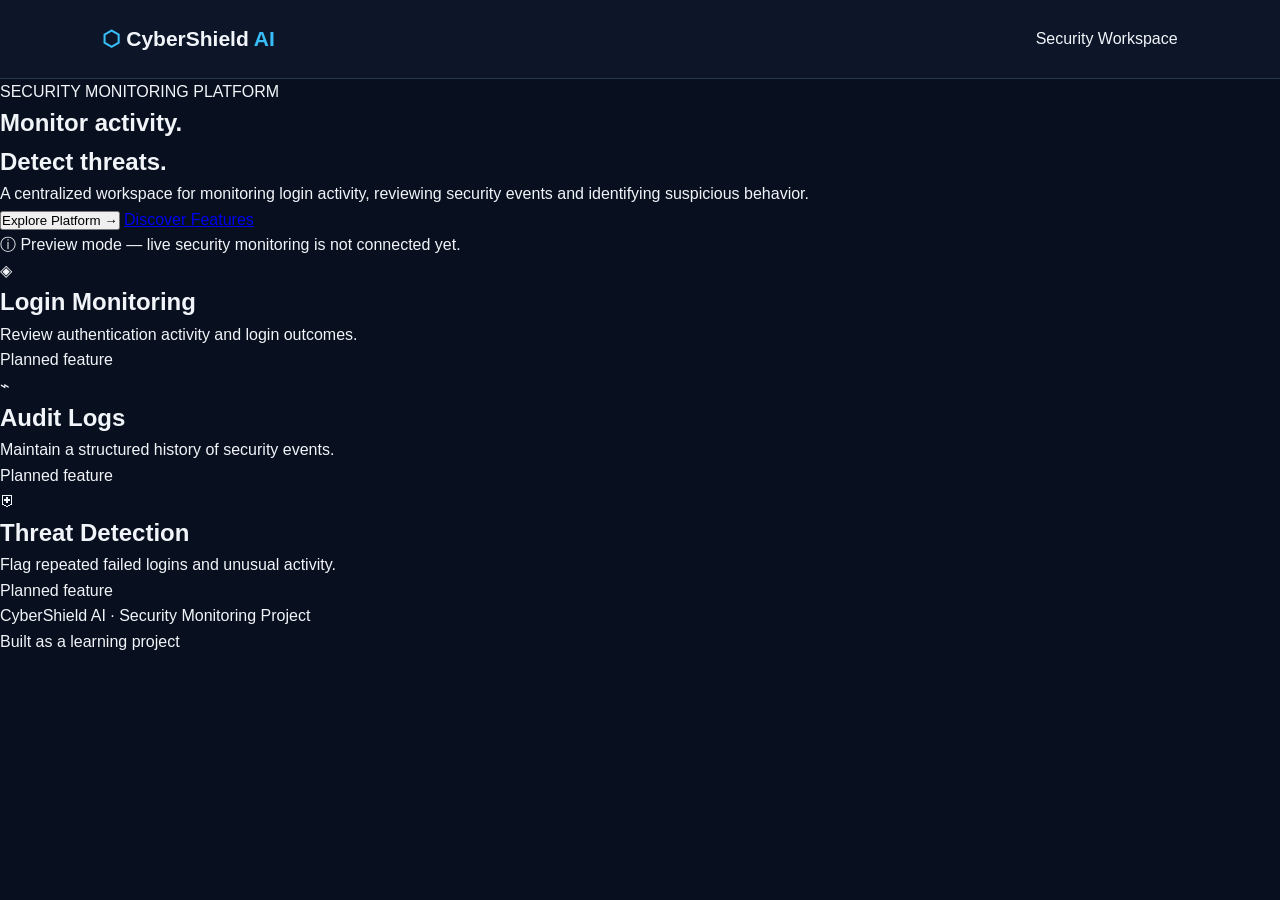
==== frontend/index.html @ c35f6847 "Added html page" ====
<!doctype html>
<html lang="en">
  <head>
    <meta charset="UTF-8" />
    <meta name="viewport " content="width=device-width, initial-scale=1.0" />

    <meta
      name="description"
      content="CyberShield AI security monitoring project"
    />

    <title>CyberShield AI | Security Monitoring</title>

    <link rel="stylesheet" href="css/style.css" />
  </head>

  <body>
    <!-- Navigation Bar -->
    <header class="navbar">
      <a href="#" class="brand">
        <span class="brand-icon">⬡</span>
        CyberShield <span class="brand-ai">AI</span>
      </a>

      <span class="status">
        <span class="status-dot"></span>
        Security Workspace
      </span>
    </header>

    <!-- Main Content -->
    <main>
      <!-- Hero Section -->

      <section class="hero">
        <p class="eyebrow">SECURITY MONITORING PLATFORM</p>

        <h1>
          Monitor activity.<br />
          <span>Detect threats.</span>
        </h1>

        <p class="description">
          A centralized workspace for monitoring login activity, reviewing
          security events and identifying suspicious behavior.
        </p>

        <!-- Action Buttons -->

        <div class="actions">
          <button type="button" id="exploreBtn" class="primary-btn">
            Explore Platform →
          </button>

          <a href="#features" class="secondary-btn"> Discover Features </a>
        </div>

        <!-- JavaScript Message -->
        <p id="message" class="message" aria-live="polite"></p>

        <!-- Preview Notice -->
        <div class="demo-note">
          <span>ⓘ</span>
          Preview mode — live security monitoring is not connected yet.
        </div>
      </section>

      <!-- Features Section -->
      <section
        class="features"
        class="features"
        aria-label="CyberShield AI features"
      >
        <!-- Feature 1 -->
        <article class="feature-card">
          <span class="feature-icon">◈</span>

          <h2>Login Monitoring</h2>

          <p>Review authentication activity and login outcomes.</p>

          <span class="feature-status"> Planned feature </span>
        </article>

        <!-- Feature 2 -->
        <article class="feature-card">
          <span class="feature-icon">⌁</span>

          <h2>Audit Logs</h2>

          <p>Maintain a structured history of security events.</p>

          <span class="feature-status"> Planned feature </span>
        </article>

        <!-- Feature 3 -->
        <article class="feature-card">
          <span class="feature-icon">⛨</span>

          <h2>Threat Detection</h2>

          <p>Flag repeated failed logins and unusual activity.</p>

          <span class="feature-status"> Planned feature </span>
        </article>
      </section>
    </main>

    <!-- Footer -->
    <footer>
      <p>CyberShield AI · Security Monitoring Project</p>

      <p>Built as a learning project</p>
    </footer>

    <!-- Custom JavaScript -->
    <script src="js/app.js"></script>
  </body>
</html>
---- frontend/css/style.css ----
* {
    margin: 0;
    padding: 0;
    box-sizing: border-box;
}

/*  Smooth Scrolling */
html {
    scroll-behavior: smooth;
}

/*  Body Styling */
body{
    min-height:100px;
    background-color: #080f1e;
    color: #f1f5f9;
    font-family:Arial, sans-serif;
    line-height:1.6;
}

/*  Navigation Bar */
.navbar{
    display:flex;
    justify-content: space-between;
    align-items:center;
    gap: 20px;
    padding: 22px 8%;
    border-bottom: 1px solid #263751;
    background-color: #0c1628;
}

/* Brand / Logo */
.brand{
    color: #f1f5f9;
    text-decoration: none;
    font-size:  21px;
    font-weight: 700;

}

.brand-icon,
.brand-ai {
    color: #38bdf8;
}
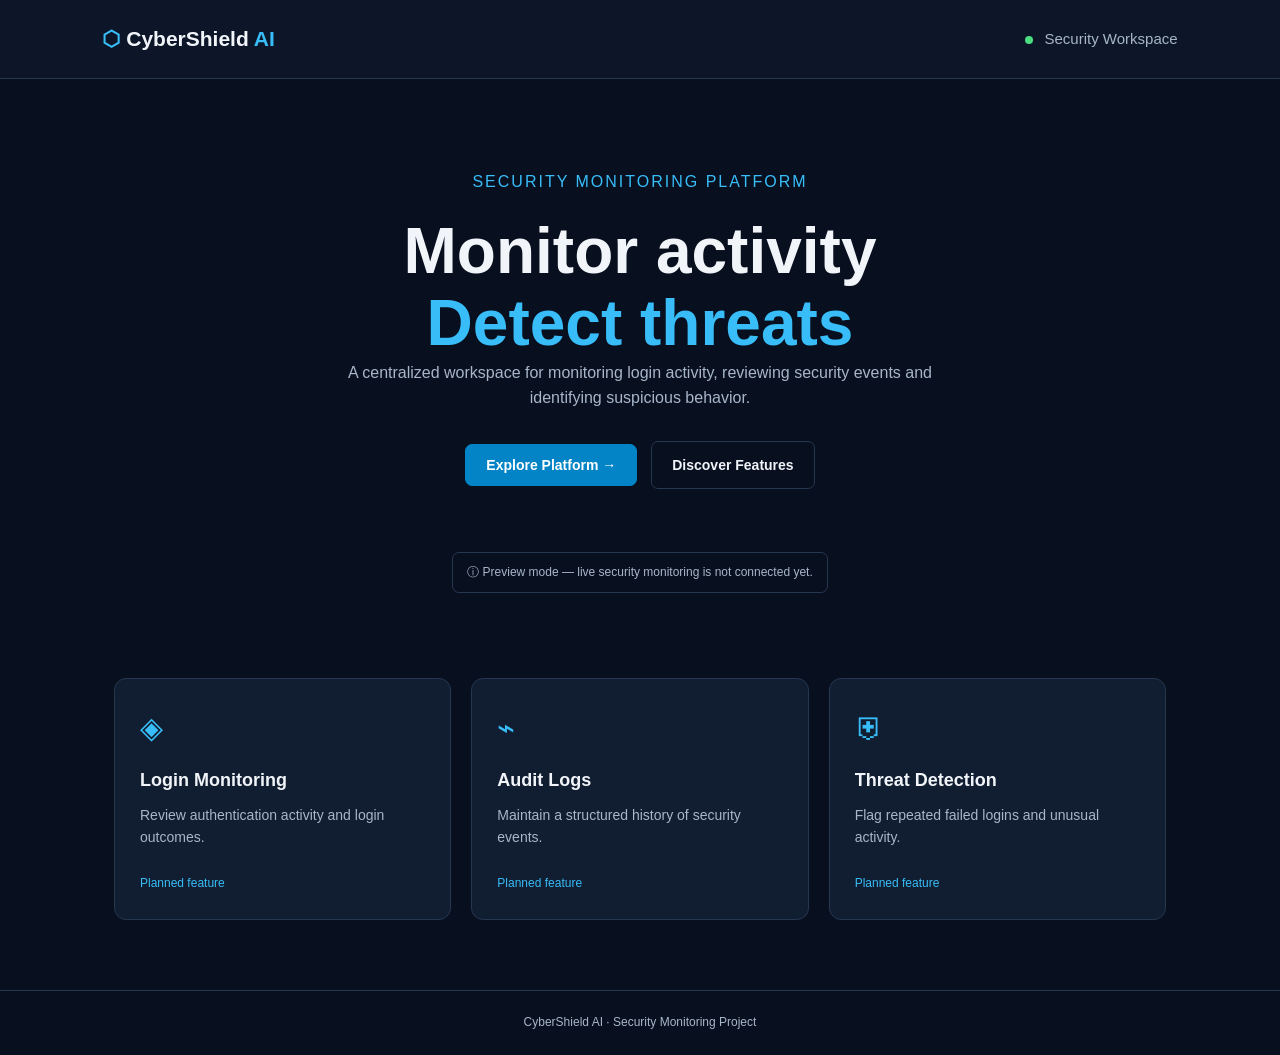
==== commit cb140ee8: "Add Home page HTML and CSS" ====
--- a/frontend/index.html
+++ b/frontend/index.html
@@ -36,8 +36,8 @@
         <p class="eyebrow">SECURITY MONITORING PLATFORM</p>
 
         <h1>
-          Monitor activity.<br />
-          <span>Detect threats.</span>
+          Monitor activity<br />
+          <span>Detect threats</span>
         </h1>
 
         <p class="description">
@@ -67,7 +67,6 @@
 
       <!-- Features Section -->
       <section
-        class="features"
         class="features"
         aria-label="CyberShield AI features"
       >
@@ -110,10 +109,11 @@
     <footer>
       <p>CyberShield AI · Security Monitoring Project</p>
 
-      <p>Built as a learning project</p>
+      
     </footer>
 
     <!-- Custom JavaScript -->
     <script src="js/app.js"></script>
+
   </body>
 </html>
--- a/frontend/css/style.css
+++ b/frontend/css/style.css
@@ -41,4 +41,212 @@
 .brand-icon,
 .brand-ai {
     color: #38bdf8;
-}+}
+
+/*Workspace Status*/
+.status{
+    color:#a8b6ca ;
+    font-size:15px;
+}
+
+.status-dot{
+    display: inline-block;
+    width: 8px;
+    height: 8px;
+    margin-right: 7px;
+    border-radius:50%;
+    background-color: #4ade80;
+}
+
+/*Hero Section*/
+.hero{
+    max-width: 850px;
+    margin:0 auto;
+    padding: 90px 24px 65px;
+    text-align: center;
+}
+
+.eyebrow {
+    margin-bottom:22px;
+    color: #38bdf8;
+    font-size: 700;
+    letter-spacing:2px;
+}
+
+.hero h1{
+    margin: bottom 22px;
+    font-size:clamp(38px,7vw,64px);
+    line-height: 1.12; 
+
+}
+
+.hero h1 span {
+    color: #38bdf8 ;
+}
+
+/*  Description */
+.description{
+    max-width: 620px;
+    margin: 0 auto;
+    color: #a8b6ca;
+    font-size: 16px;
+}
+
+/*  Buttons Section */
+.actions{
+    display:flex;
+    flex-wrap:wrap;
+    justify-content: center;
+    align-items:center;
+    gap: 14px;
+    margin-top: 30px;
+}
+
+.primary-btn,
+.secondary-btn{
+    display:inline-block;
+    padding:12px 20px;
+    border-radius: 7px;
+    font-size:14px;
+    font-weight:600;
+    text-decoration:none;
+    cursor:pointer;
+    transition: 0.3s ease;
+
+}
+
+/* Primary Button */
+.primary-btn{
+    background-color:  #0284c7;
+    color: #ffffff;
+    border: 1px solid #0284c7;
+}
+
+.primary-btn:hover {
+    background-color: #0369a1;
+    border-color: #0369a1;
+}
+
+/* Secondary Button */
+.secondary-btn {
+    color: #f1f5f9;
+    border: 1px solid #263751;
+}
+
+.secondary-btn:hover {
+    border-color: #38bdf8;
+    color: #38bdf8;
+}
+
+/*  JavaScript Message */
+.message {
+    min-height: 25px;
+    margin-top: 16px;
+     color: #4ade80;
+}
+
+/* Preview Notice */
+.demo-note {
+    display: inline-block;
+    margin-top:22px;
+    padding:10px 14px;
+    border: 1px solid #263751;
+    border-radius: 7px;
+    color: #a8b6ca;
+    font-size: 12px;
+}
+
+/* 12. Features Section */
+.features {
+    display: grid;
+    grid-template-columns: repeat(3, minmax(0, 1fr));
+    gap: 20px;
+    max-width: 1100px;
+    margin:0 auto;
+    padding: 20px 24px 70px;
+}
+
+/* Feature Cards */
+.feature-card{
+    padding: 25px;
+    border: 1px solid #263751;
+    border-radius: 12px;
+    background-color: #111d30;
+    transition: transform 0.3s ease,
+                border-color 0.3s ease;
+}
+
+.feature-card:hover {
+    transform: translateY(-5px);
+    border-color: #38bdf8;
+}
+
+/* Feature Icons */
+.feature-icon {
+    display: inline-block;
+    margin-bottom: 14px;
+    color: #38bdf8;
+    font-size: 30px;
+}
+
+/* Feature Headings */
+.feature-card h2 {
+    margin-bottom: 9px;
+    font-size: 18px;
+}
+
+/* Feature Description */
+.feature-card p {
+    margin-bottom: 20px;
+    color: #a8b6ca;
+    font-size: 14px;
+}
+
+/* Feature Status */
+.feature-status {
+    color: #38bdf8;
+    font-size: 12px;
+}
+
+/* 13. Footer */
+footer {
+    display: flex;
+    justify-content: center;
+    gap: 15px;
+    padding: 22px 8%;
+    border-top: 1px solid #263751;
+    color: #a8b6ca;
+    font-size: 12px;
+}
+
+/* 14. Responsive Design */
+@media (max-width: 700px) {
+    .navbar {
+        padding: 18px 5%;
+    }
+
+    .brand {
+        font-size: 18px;
+    }
+
+    .status {
+        font-size: 11px;
+    }
+
+    .hero {
+        padding-top: 65px;
+    }
+
+    .features {
+        grid-template-columns: 1fr;
+        padding-right: 20px;
+        padding-left: 20px;
+    }
+
+    footer {
+        flex-direction: column;
+        text-align: center;
+    }
+}
+
+
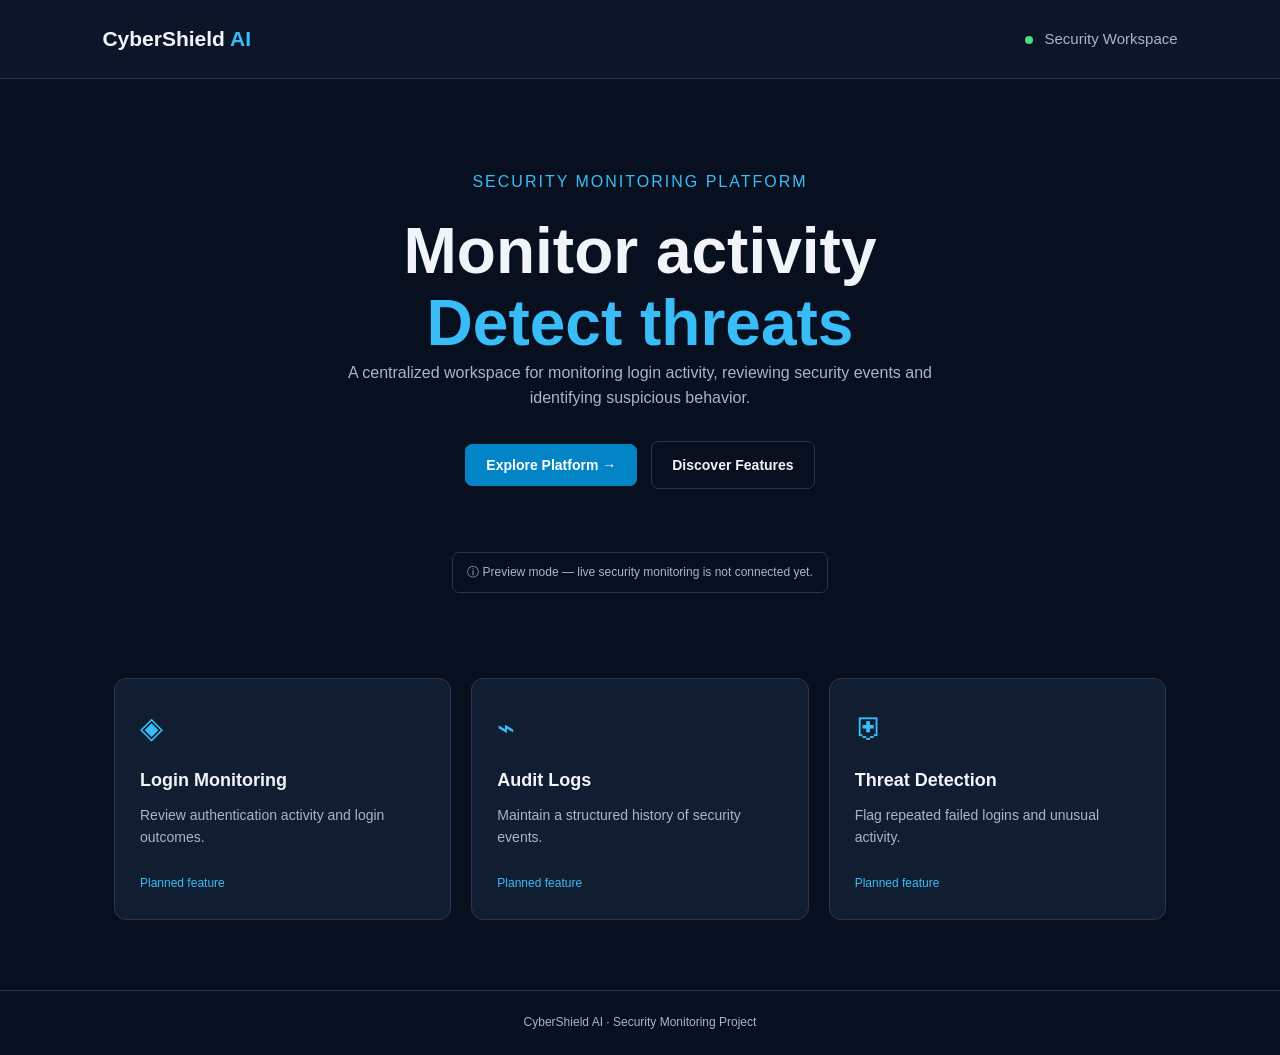
==== commit 16acc299: "Add register page" ====
--- a/frontend/index.html
+++ b/frontend/index.html
@@ -18,7 +18,7 @@
     <!-- Navigation Bar -->
     <header class="navbar">
       <a href="#" class="brand">
-        <span class="brand-icon">⬡</span>
+        
         CyberShield <span class="brand-ai">AI</span>
       </a>
 
@@ -28,7 +28,7 @@
       </span>
     </header>
 
-    <!-- Main Content -->
+    
     <main>
       <!-- Hero Section -->
 
@@ -45,7 +45,7 @@
           security events and identifying suspicious behavior.
         </p>
 
-        <!-- Action Buttons -->
+        
 
         <div class="actions">
           <button type="button" id="exploreBtn" class="primary-btn">
@@ -55,7 +55,7 @@
           <a href="#features" class="secondary-btn"> Discover Features </a>
         </div>
 
-        <!-- JavaScript Message -->
+        
         <p id="message" class="message" aria-live="polite"></p>
 
         <!-- Preview Notice -->
@@ -112,7 +112,7 @@
       
     </footer>
 
-    <!-- Custom JavaScript -->
+    
     <script src="js/app.js"></script>
 
   </body>
--- a/frontend/css/style.css
+++ b/frontend/css/style.css
@@ -38,7 +38,6 @@
 
 }
 
-.brand-icon,
 .brand-ai {
     color: #38bdf8;
 }
@@ -250,3 +249,245 @@
 }
 
 
+
+/* LOGIN PAGE  */
+
+.login-page {
+    min-height: 100vh;
+    display: flex;
+    flex-direction: column;
+    background-color: #080f1e;
+    color: #f1f5f9;
+}
+
+.login-navbar {
+    background-color: #0c1628;
+    border-bottom: 1px solid #263751;
+    padding: 18px 0;
+}
+
+.login-navbar .brand {
+    color: #f1f5f9;
+    font-size: 20px;
+    font-weight: bold;
+    text-decoration: none;
+}
+
+.home-link {
+    color: #38bdf8;
+    text-decoration: none;
+    font-size: 14px;
+}
+
+.login-container {
+    flex: 1;
+    display: flex;
+    align-items: center;
+    padding-top: 40px;
+    padding-bottom: 40px;
+}
+
+.login-card {
+    background-color: #111d30;
+    border: 1px solid #263751;
+    border-radius: 16px;
+    padding: 32px;
+    box-shadow: 0 12px 30px rgba(0, 0, 0, 0.25);
+}
+
+.login-icon {
+    width: 60px;
+    height: 60px;
+    margin: 0 auto 18px;
+    display: flex;
+    justify-content: center;
+    align-items: center;
+    background-color: #1b3048;
+    border: 1px solid #263751;
+    border-radius: 14px;
+    font-size: 28px;
+}
+
+.login-label {
+    color: #38bdf8;
+    font-size: 12px;
+    font-weight: bold;
+    letter-spacing: 2px;
+    text-align: center;
+    margin-bottom: 10px;
+}
+
+.login-card h1 {
+    color: #f1f5f9;
+    font-size: 28px;
+    text-align: center;
+    margin-bottom: 10px;
+}
+
+.login-description {
+    color: #a8b6ca;
+    font-size: 14px;
+    line-height: 1.6;
+    text-align: center;
+    margin-bottom: 25px;
+}
+
+.login-card .form-label {
+    color: #f1f5f9;
+    font-size: 14px;
+}
+
+.custom-input {
+    background-color: #080f1e;
+    color: #f1f5f9;
+    border: 1px solid #334761;
+    padding: 12px;
+    border-radius: 8px;
+}
+
+.custom-input:focus {
+    background-color: #080f1e;
+    color: #f1f5f9;
+    border-color: #38bdf8;
+    box-shadow: 0 0 0 3px rgba(56, 189, 248, 0.15);
+}
+
+.custom-input::placeholder {
+    color: #8493a8;
+}
+
+.login-card .form-check-label {
+    color: #a8b6ca;
+    font-size: 13px;
+}
+
+.login-card .form-check-input {
+    background-color: #080f1e;
+    border-color: #52647c;
+}
+
+.login-btn {
+    background-color: #0284c7;
+    color: #ffffff;
+    padding: 12px;
+    border: none;
+    border-radius: 8px;
+    font-weight: bold;
+}
+
+.login-btn:hover {
+    background-color: #0369a1;
+    color: #ffffff;
+}
+
+.error-message {
+    color: #fca5a5;
+    display: block;
+    font-size: 12px;
+    margin-top: 5px;
+}
+
+.login-message {
+    text-align: center;
+    font-size: 13px;
+    margin-top: 15px;
+}
+
+.login-divider {
+    height: 1px;
+    background-color: #263751;
+    margin: 24px 0;
+}
+
+.register-text {
+    color: #a8b6ca;
+    text-align: center;
+    font-size: 13px;
+}
+
+.register-text a,
+.back-home {
+    color: #38bdf8;
+    text-decoration: none;
+}
+
+.back-home {
+    display: block;
+    text-align: center;
+    font-size: 13px;
+    margin-top: 18px;
+}
+
+
+
+.login-container {
+    width: 100%;
+    max-width: 100%;
+    display: flex;
+    justify-content: center;
+    align-items: center;
+    padding: 50px 16px;
+    box-sizing: border-box;
+}
+
+.login-container .row {
+    width: 100%;
+    max-width: 1140px;
+    margin-left: 0;
+    margin-right: 0;
+    justify-content: center;
+}
+
+.login-container .row > [class*="col-"] {
+    width: 100%;
+    max-width: 480px;
+    flex: 0 0 100%;
+}
+
+.login-card {
+    width: 100%;
+    max-width: 480px;
+    box-sizing: border-box;
+    padding: 32px;
+}
+
+.login-card .custom-input {
+    width: 100%;
+    box-sizing: border-box;
+}
+
+@media (max-width: 576px) {
+    .login-container {
+        padding: 25px 15px;
+    }
+
+    .login-card {
+        padding: 24px;
+    }
+}
+
+
+.login-footer {
+    color: #8493a8;
+    border-top: 1px solid #263751;
+    text-align: center;
+    padding: 18px 10px;
+    font-size: 12px;
+}
+
+.login-footer p {
+    margin-bottom: 0;
+}
+
+@media (max-width: 480px) {
+    .login-card {
+        padding: 24px 18px;
+    }
+
+    .login-card h1 {
+        font-size: 24px;
+    }
+}
+
+
+
